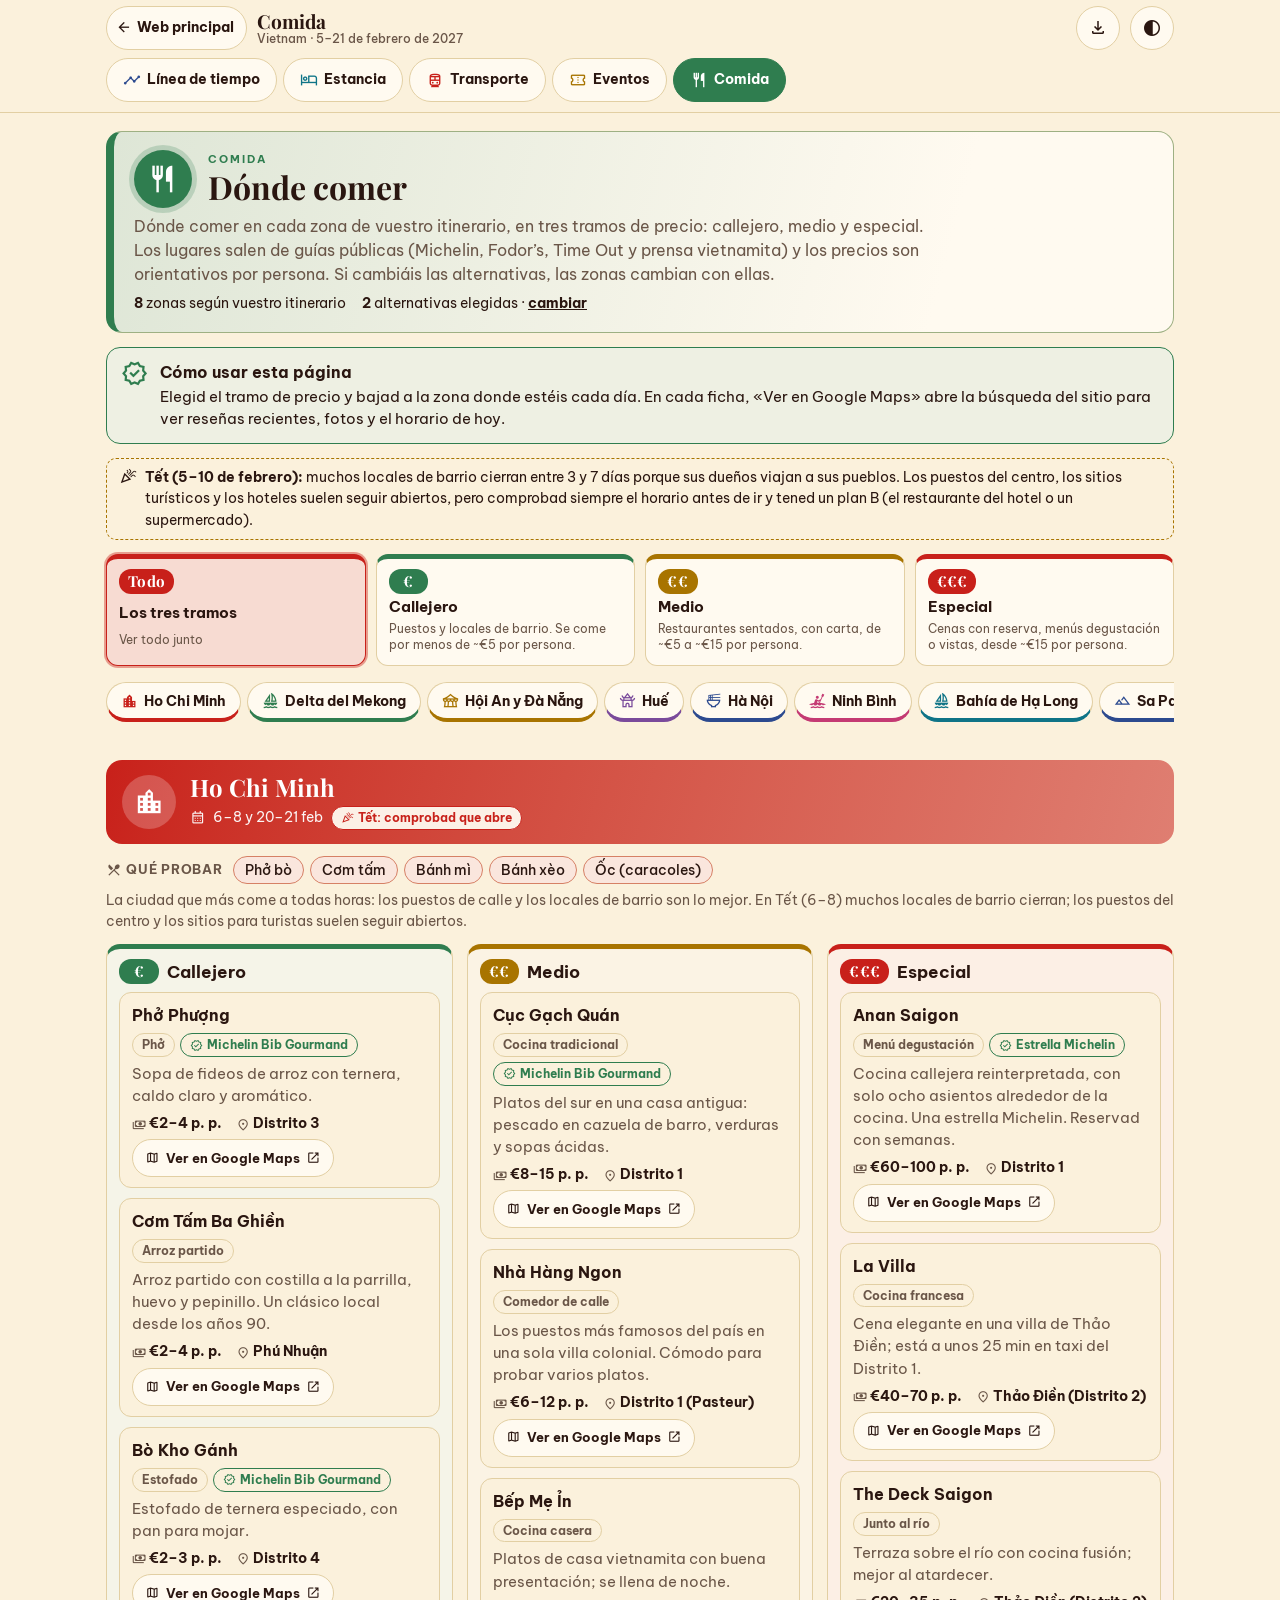
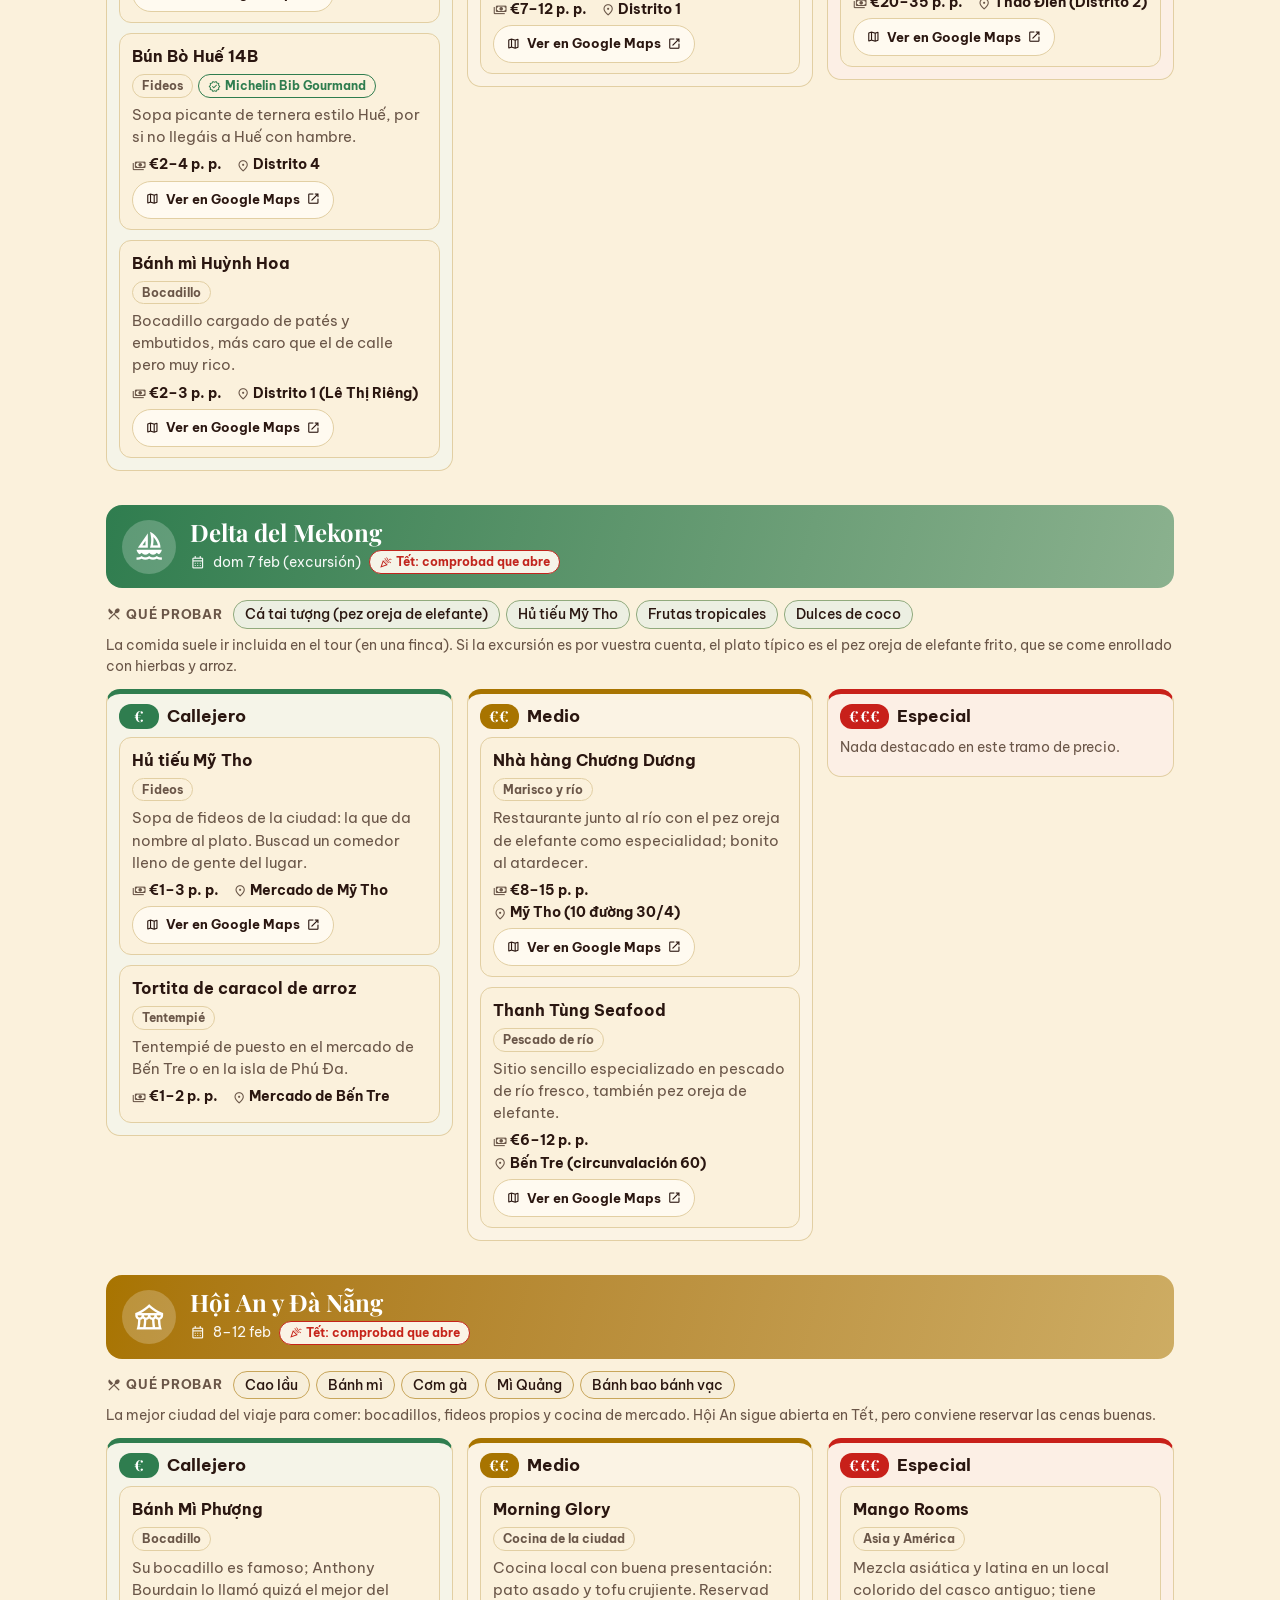
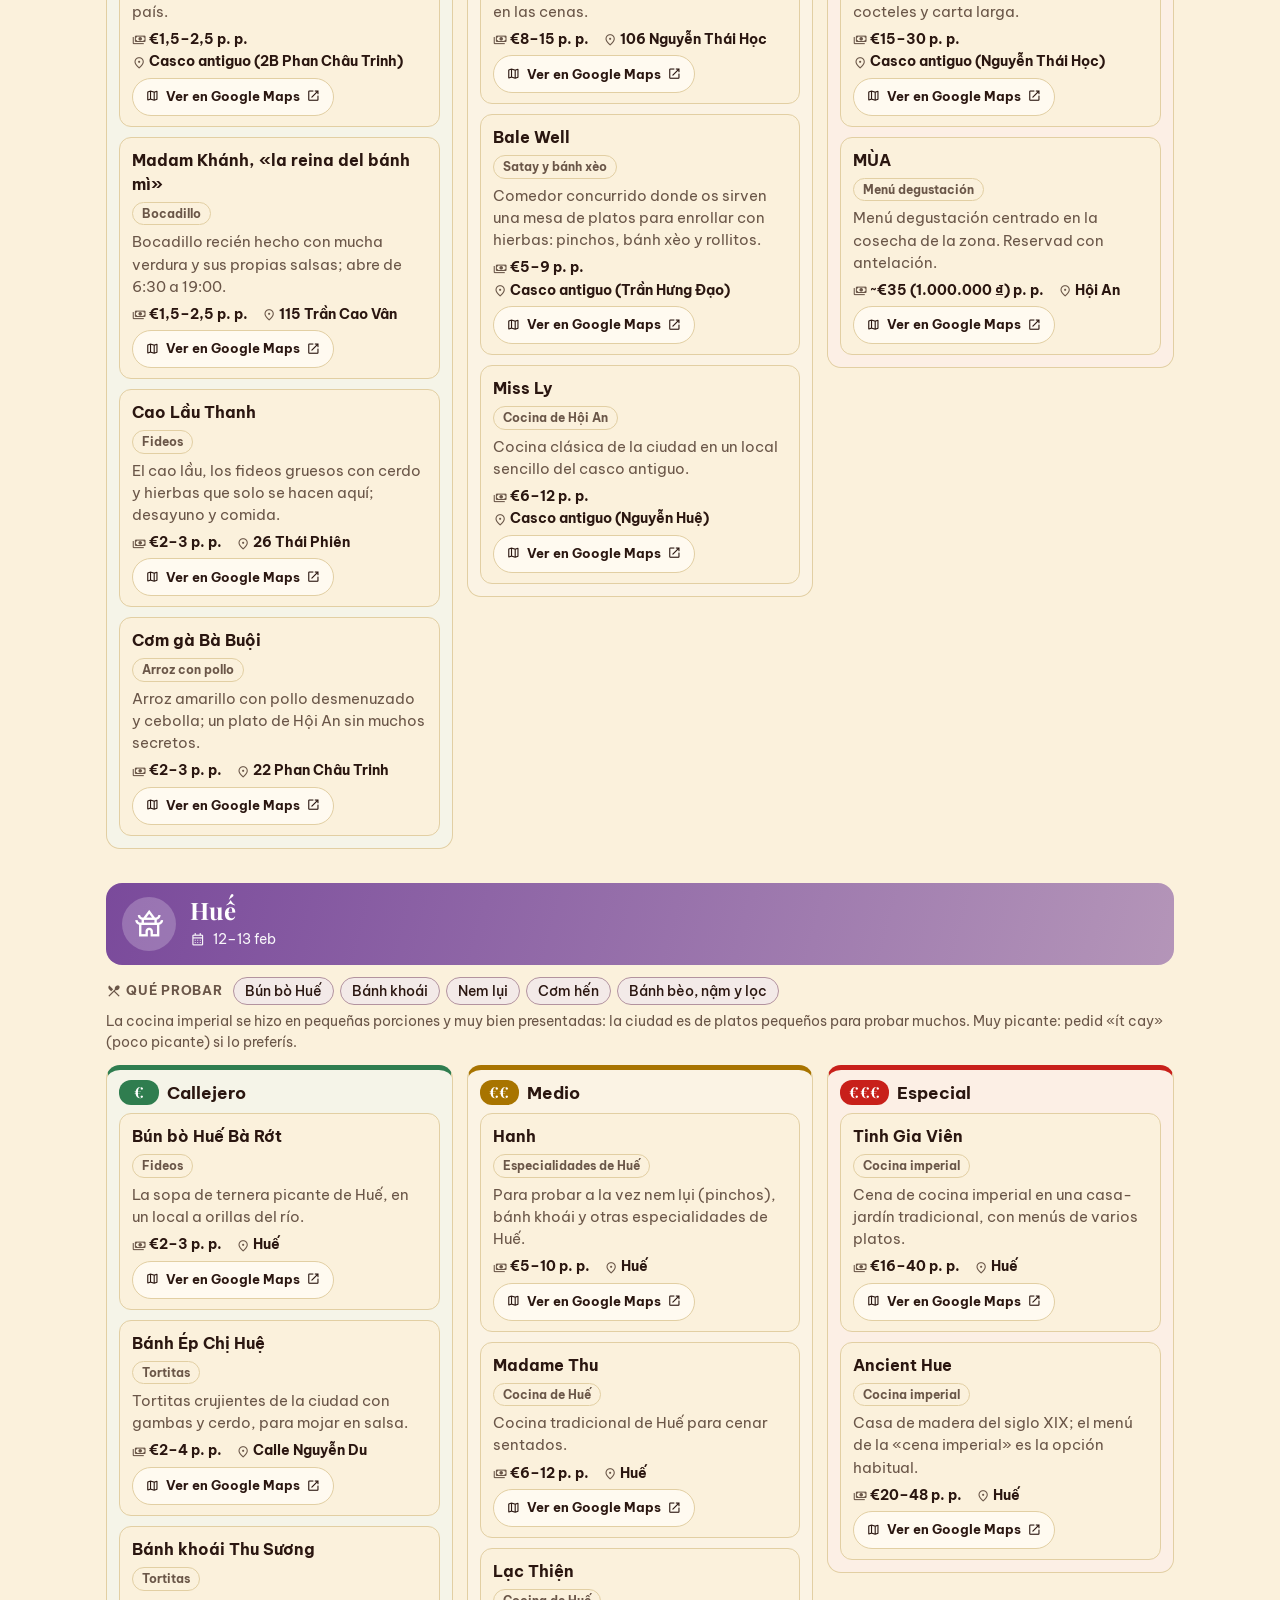
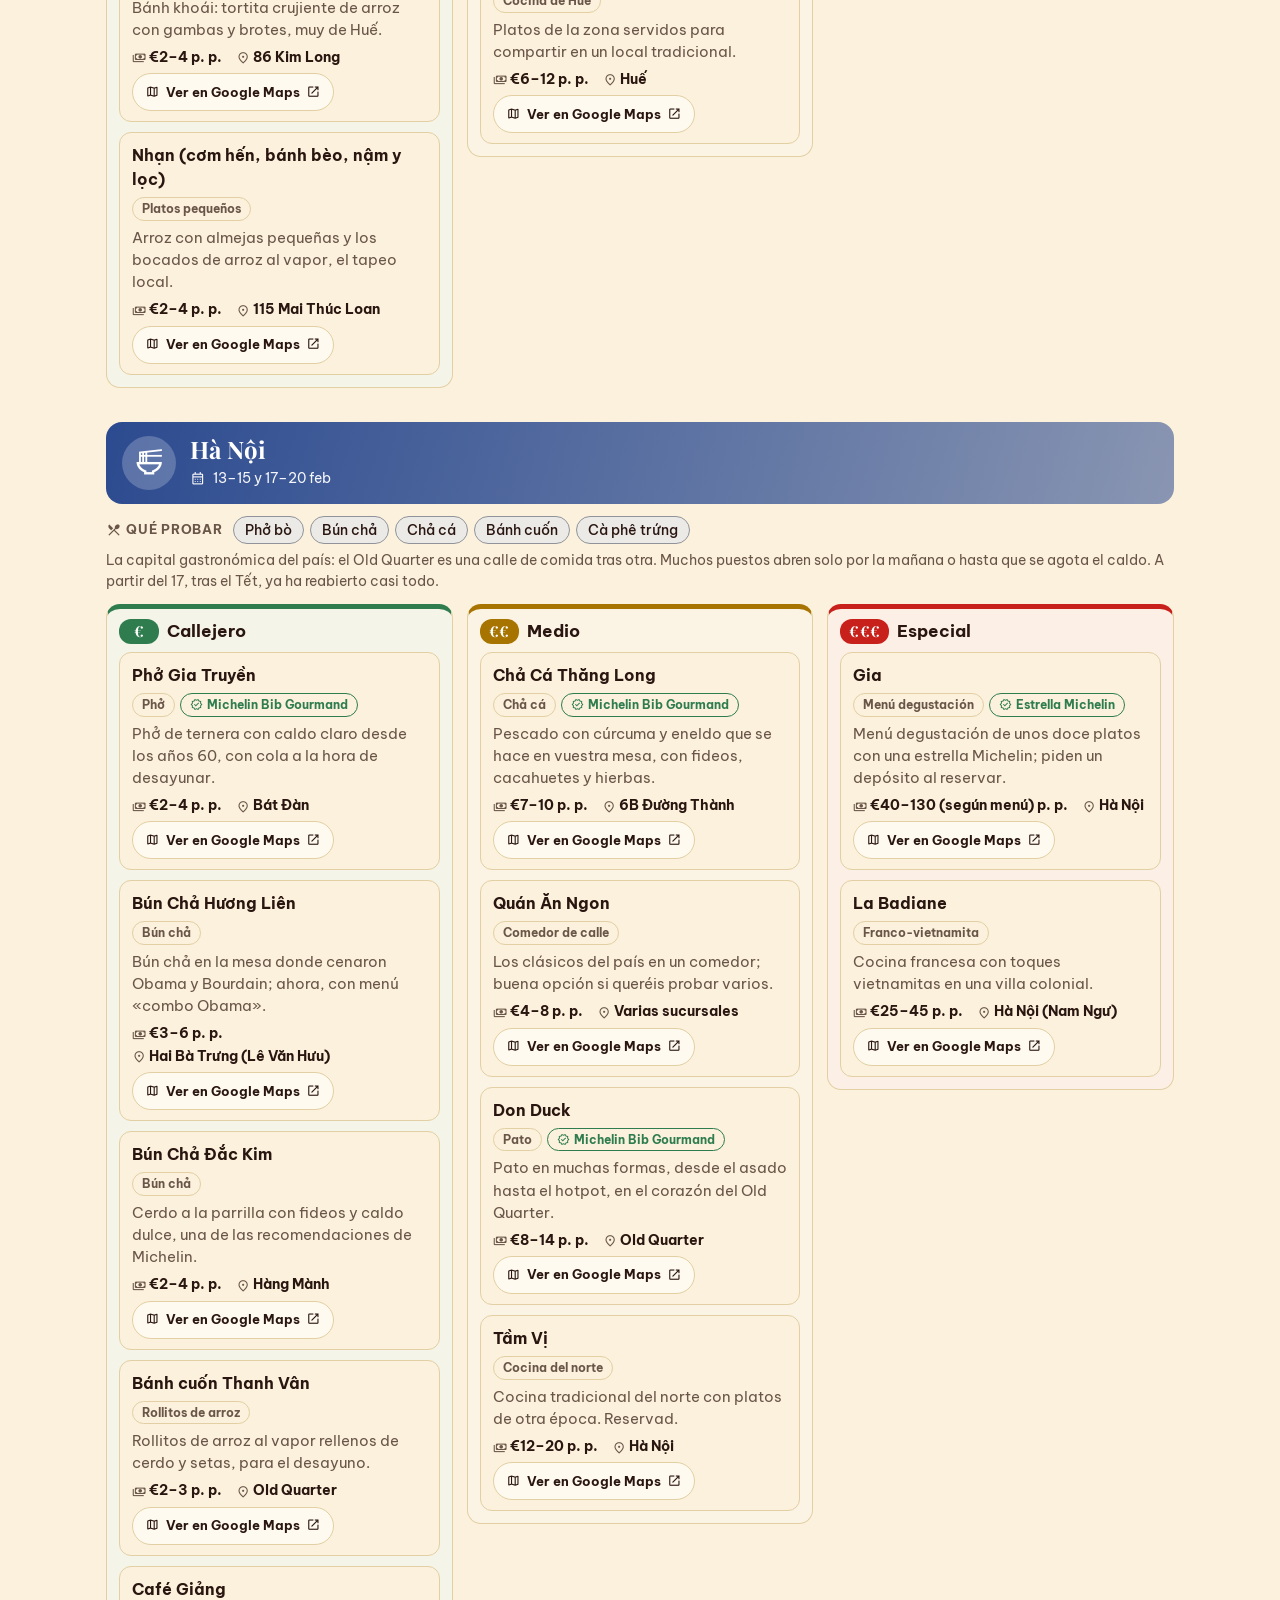
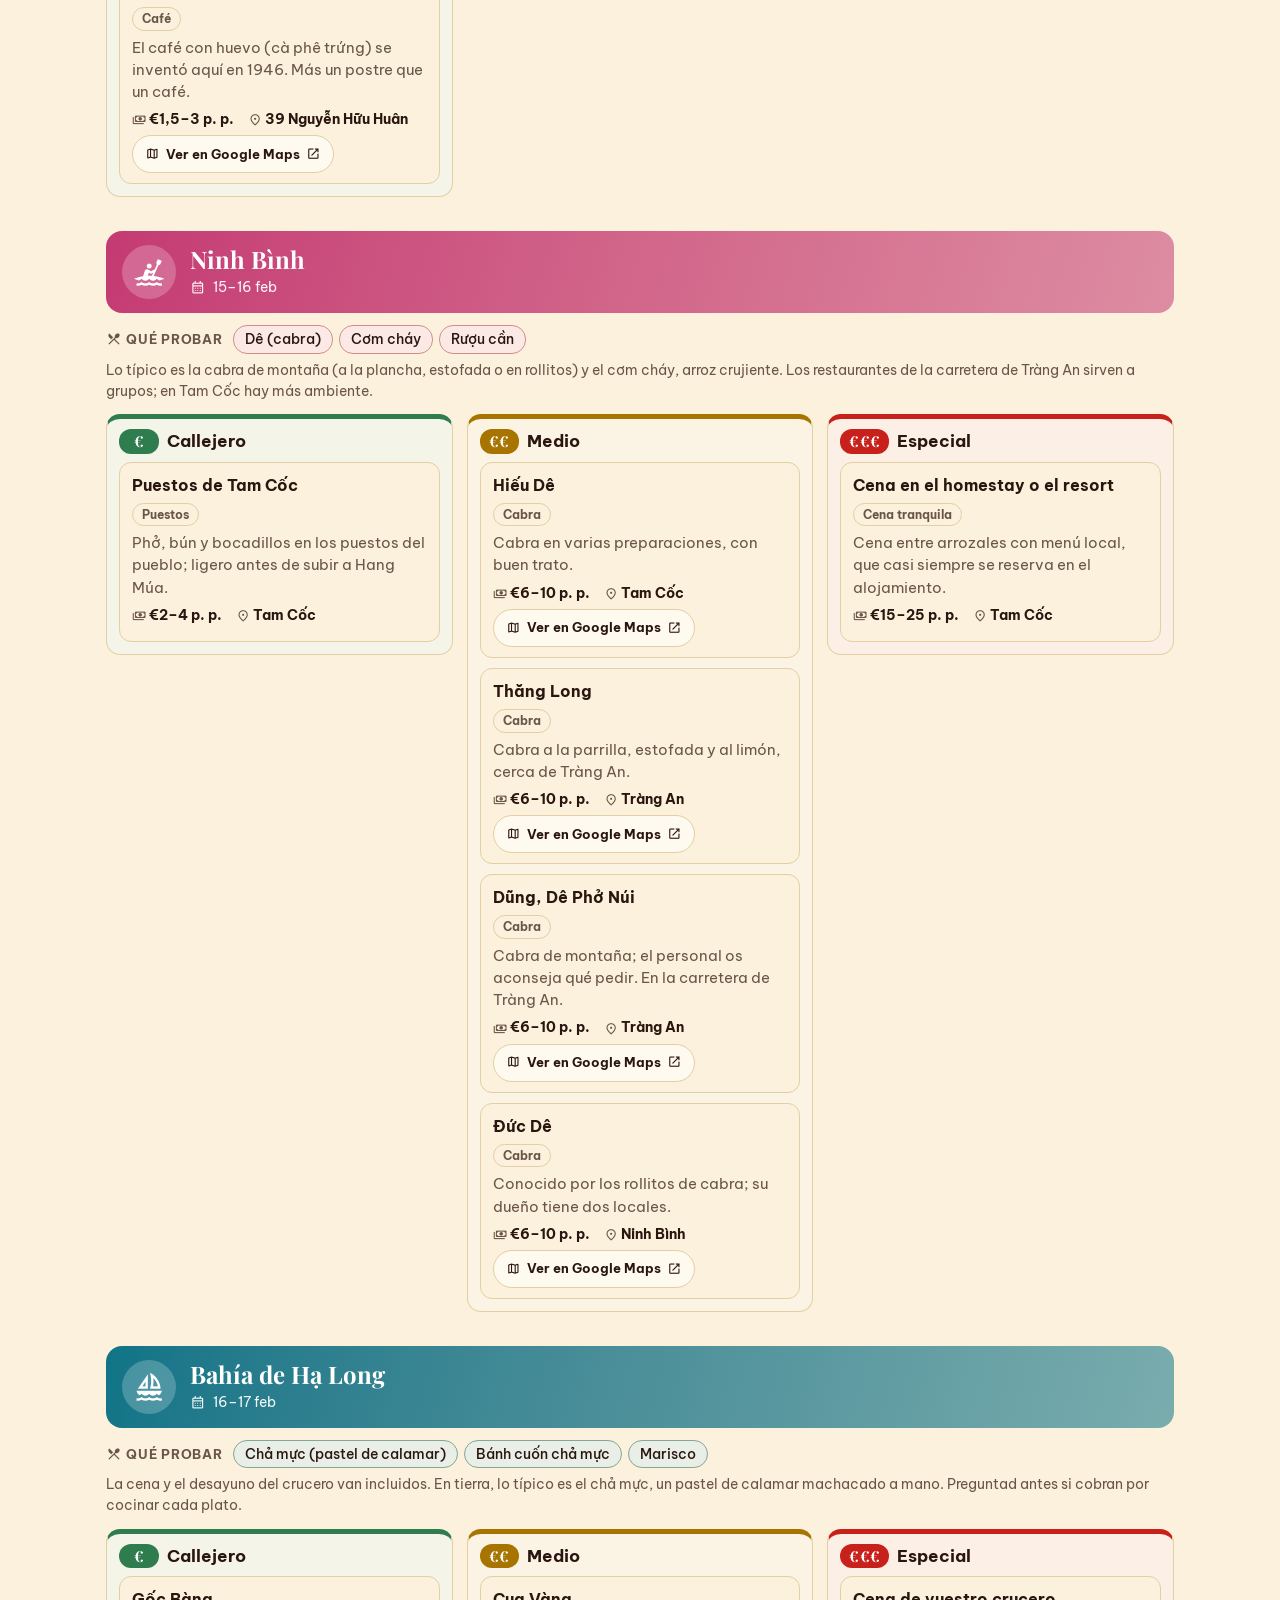
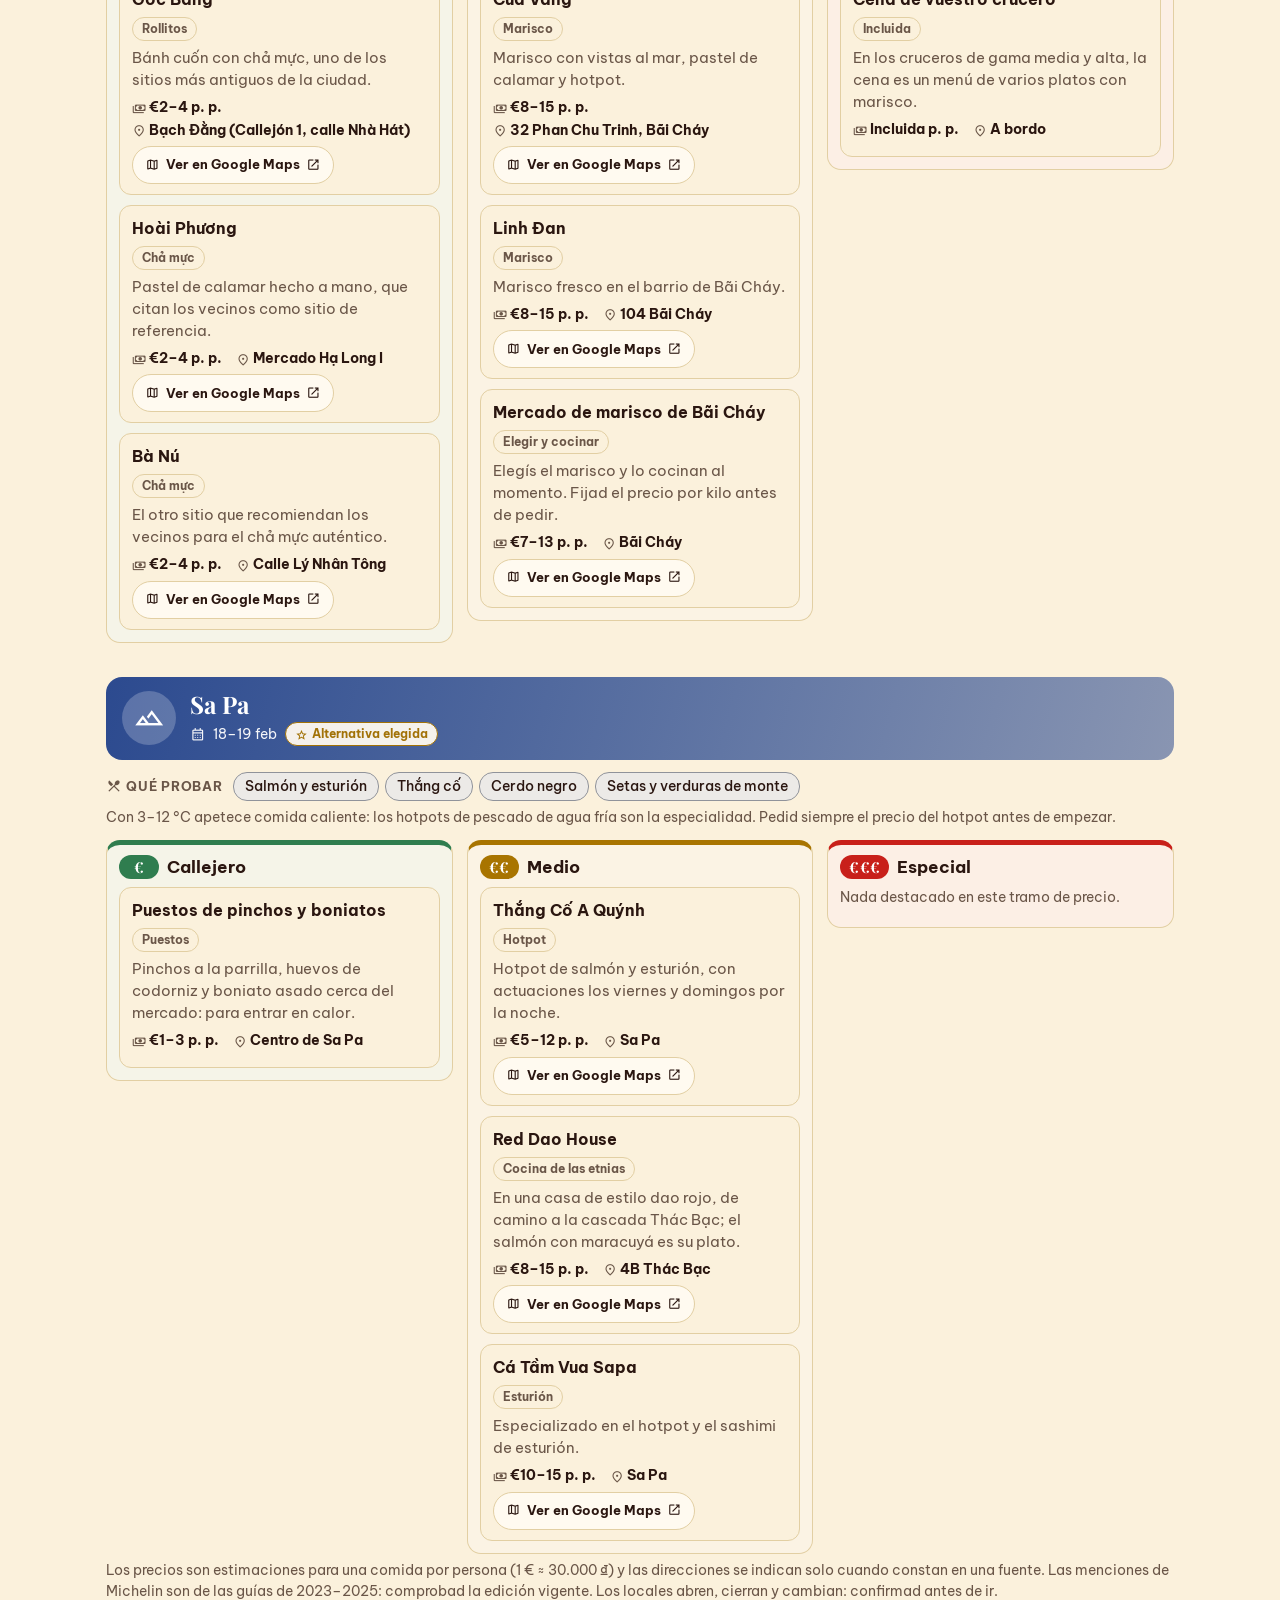
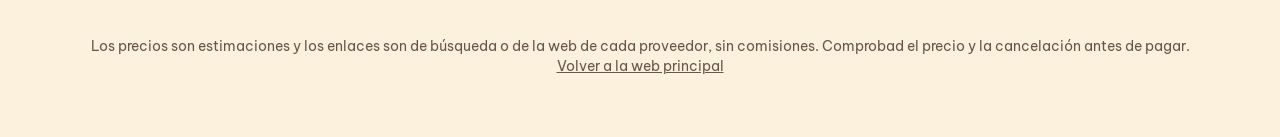
==== comida.html @ db9a7d92 "feat(food): add food guide page with zones and price tiers" ====
<!doctype html>
<html lang="es">
<head>
<meta charset="utf-8">
<meta name="viewport" content="width=device-width, initial-scale=1, viewport-fit=cover">
<title>Comida · Vietnam 5–21 Febrero</title>
<meta name="description" content="Dónde comer en cada zona del viaje a Vietnam, por tramos de precio.">
<link rel="icon" href="data:image/svg+xml,%3Csvg xmlns='http://www.w3.org/2000/svg' viewBox='0 0 32 32'%3E%3Crect width='32' height='32' rx='6' fill='%23c8201a'/%3E%3Cpolygon points='16,5 19.2,12.6 27,13.2 21,18.4 22.9,26 16,21.9 9.1,26 11,18.4 5,13.2 12.8,12.6' fill='%23ffcd00'/%3E%3C/svg%3E">
<script>try { var th = localStorage.getItem('theme'); if (th === 'dark' || th === 'light') document.documentElement.setAttribute('data-theme', th); } catch (e) {}</script>
<link rel="preconnect" href="https://fonts.googleapis.com">
<link rel="preconnect" href="https://fonts.gstatic.com" crossorigin>
<link rel="stylesheet" href="https://fonts.googleapis.com/css2?family=Material+Symbols+Outlined:opsz,wght,FILL,GRAD@24,400,0,0&display=block">
<link rel="stylesheet" href="https://fonts.googleapis.com/css2?family=Be+Vietnam+Pro:wght@400;500;700&family=Playfair+Display:wght@600;700;900&display=swap">
<link rel="stylesheet" href="assets/css/sub.css">
</head>
<body>
<noscript><p class="wrap msg">Esta página necesita JavaScript.</p></noscript>
<script src="assets/js/data.js"></script>
<script src="assets/js/food.js"></script>
<script src="assets/js/book.js"></script>
<script>VNB.boot('food');</script>
</body>
</html>
---- assets/css/sub.css ----
/* Estilos de las páginas de reservas: estancia, transporte y eventos */
:root {
  --cream: #fbf1dc; --paper: #fffaf0; --ink: #2a1610; --muted: #6a5648;
  --red: #c8201a; --yellow: #ffcd00; --gold: #a87400; --jade: #2f7d4f; --teal: #0f7487; --indigo: #2c4a8f; --lotus: #c43a73; --hue: #7a4a9b;
  --on-red: #ffffff; --line: #e2cfa3; --bg: var(--cream); --surface: var(--paper); --fg: var(--ink);
  --display: "Playfair Display", Georgia, "Times New Roman", serif;
  --body: "Be Vietnam Pro", "Segoe UI", system-ui, sans-serif;
}
@media (prefers-color-scheme: dark) {
  :root:not([data-theme="light"]) {
    --cream: #1b100c; --paper: #2a1913; --ink: #fbeed4; --muted: #cdb7a0; --line: #4c3328;
    --red: #ff6b5c; --yellow: #ffd84a; --gold: #ffcd3c; --jade: #6fc78c; --teal: #52c5d8; --indigo: #93b3ff; --lotus: #ff8cb6; --hue: #cfa2f0;
    --on-red: #1b100c; color-scheme: dark;
  }
}
:root[data-theme="dark"] {
  --cream: #1b100c; --paper: #2a1913; --ink: #fbeed4; --muted: #cdb7a0; --line: #4c3328;
  --red: #ff6b5c; --yellow: #ffd84a; --gold: #ffcd3c; --jade: #6fc78c; --teal: #52c5d8; --indigo: #93b3ff; --lotus: #ff8cb6; --hue: #cfa2f0;
  --on-red: #1b100c; color-scheme: dark;
}
* { box-sizing: border-box; }
:root { -webkit-text-size-adjust: 100%; text-size-adjust: 100%; scroll-behavior: smooth; }
[hidden] { display: none !important; }
body { background: var(--bg); color: var(--fg); font-family: var(--body); font-size: 16px; line-height: 1.5; margin: 0; }
a { color: inherit; }
button { font: inherit; color: inherit; }
:focus-visible { outline: 3px solid var(--gold); outline-offset: 2px; }
.mi { font-family: "Material Symbols Outlined"; font-weight: 400; font-style: normal; font-size: 1.25em; line-height: 1; letter-spacing: normal; text-transform: none; display: inline-block; white-space: nowrap; direction: ltr; vertical-align: -.25em; font-feature-settings: "liga"; -webkit-font-feature-settings: "liga"; }
.wrap { max-width: 1100px; margin-inline: auto; padding-left: max(16px, env(safe-area-inset-left, 0px)); padding-right: max(16px, env(safe-area-inset-right, 0px)); }

.top { position: sticky; top: 0; z-index: 50; background: color-mix(in srgb, var(--bg) 94%, transparent); backdrop-filter: blur(8px); border-bottom: 1px solid var(--line); }
.bar { display: flex; align-items: center; gap: 10px; min-height: 56px; padding-block: 6px; }
.back { display: inline-flex; align-items: center; gap: 4px; min-height: 44px; padding: 0 12px 0 8px; border-radius: 22px; text-decoration: none; font-weight: 700; font-size: .88rem; border: 1px solid var(--line); background: var(--surface); }
.back:hover { border-color: var(--gold); }
.ttl { margin: 0; font: 700 1.2rem/1.15 var(--display); flex: 1; min-width: 0; white-space: nowrap; overflow: hidden; text-overflow: ellipsis; }
.ttl small { display: block; font: 500 .72rem/1.2 var(--body); color: var(--muted); }
.ibtn { width: 44px; height: 44px; border-radius: 50%; border: 1px solid var(--line); background: var(--surface); cursor: pointer; display: grid; place-items: center; }
.ibtn:hover { border-color: var(--gold); }
.tabs { display: flex; gap: 6px; overflow-x: auto; padding: 2px 0 10px; scrollbar-width: thin; }
.tabs a { flex: 0 0 auto; display: inline-flex; align-items: center; gap: 6px; min-height: 44px; padding: 0 16px; border-radius: 22px; border: 1px solid var(--line); background: var(--surface); text-decoration: none; font-weight: 700; font-size: .9rem; }
.tabs a:hover { border-color: var(--gold); }
.tabs a[aria-current="page"] { background: var(--red); border-color: var(--red); color: var(--on-red); }

.lead { padding: 18px 0 6px; }
.lead p { margin: 0 0 8px; color: var(--muted); max-width: 72ch; }
.sum { display: flex; flex-wrap: wrap; gap: 6px 16px; font-size: .9rem; }
.sum b { color: var(--fg); }
.sum a { font-weight: 700; }

.best { display: flex; gap: 12px; margin: 14px 0; padding: 12px 14px; border: 1px solid var(--jade); border-radius: 14px; background: color-mix(in srgb, var(--jade) 8%, var(--surface)); }
.best > .mi { color: var(--jade); font-size: 1.7rem; }
.best b { font-weight: 700; }
.best p { margin: 2px 0 0; font-size: .92rem; }
.note { margin: 6px 0; font-size: .88rem; color: var(--muted); }
.warn { margin: 8px 0; padding: 8px 12px; border-radius: 10px; border: 1px dashed var(--gold); font-size: .9rem; display: flex; gap: 8px; align-items: flex-start; }
.d { margin: 4px 0; font-size: .92rem; color: var(--muted); }

.card { --z: var(--muted); border: 1px solid var(--line); border-left: 6px solid var(--z); border-radius: 14px; background: var(--surface); padding: 12px 14px 14px; margin: 14px 0; scroll-margin-top: 150px; }
.card.isdone { opacity: .62; }
.card.flash { box-shadow: 0 0 0 3px color-mix(in srgb, var(--gold) 55%, transparent); }
.ch { display: flex; gap: 10px; align-items: flex-start; justify-content: space-between; }
.ch > div { min-width: 0; }
.ch h2, .ch h3 { margin: 0; font: 700 1.2rem/1.25 var(--display); }
.ch h3 { font-size: 1.05rem; font-family: var(--body); }
.meta { margin: 4px 0 0; font-size: .88rem; color: var(--muted); display: flex; flex-wrap: wrap; align-items: center; gap: 4px 8px; }
.meta .mi { font-size: 1.1em; }
.meta b { color: var(--fg); }
.pill { display: inline-flex; align-items: center; gap: 4px; padding: 2px 9px; border-radius: 12px; font-size: .74rem; font-weight: 700; border: 1px solid var(--line); background: var(--bg); color: var(--muted); white-space: nowrap; }
.pill.ok { border-color: var(--jade); color: var(--jade); }
.pill.pref { border-color: var(--gold); color: var(--gold); }
.pill .mi { font-size: 1.1em; }
.pillrow { margin: 6px 0 0; }
.done { display: inline-flex; align-items: center; gap: 8px; min-height: 44px; padding: 0 6px; cursor: pointer; font-size: .85rem; font-weight: 700; white-space: nowrap; }
.done input { width: 22px; height: 22px; accent-color: var(--jade); cursor: pointer; }

.tiers { display: grid; gap: 10px; margin-top: 10px; grid-template-columns: repeat(auto-fit, minmax(210px, 1fr)); }
.tier { border: 1px solid var(--line); border-radius: 12px; padding: 10px 12px; background: var(--bg); display: flex; flex-direction: column; }
.tier.base { border-color: var(--gold); }
.th { display: flex; justify-content: space-between; align-items: center; gap: 6px; }
.th b { font-size: .98rem; }
.tier .price { margin: 4px 0; font: 700 1.05rem/1.2 var(--body); color: var(--fg); }
.tier .pp { margin: 4px 0 8px; font-size: .82rem; color: var(--muted); }
.up { color: var(--red); } .down { color: var(--jade); }
.tier .lks { margin-top: auto; }

.opts { display: grid; gap: 10px; margin-top: 10px; }
.opt { display: flex; gap: 12px; padding: 10px 12px; border: 1px solid var(--line); border-radius: 12px; background: var(--bg); }
.opt.rec { border-color: var(--jade); }
.opt.sel { border-color: var(--gold); background: color-mix(in srgb, var(--gold) 8%, var(--bg)); }
.mic { font-size: 1.7rem; color: var(--z); flex: 0 0 auto; }
.ob { min-width: 0; flex: 1; }
.oh { display: flex; flex-wrap: wrap; align-items: center; gap: 4px 8px; }
.op { margin: 2px 0; display: flex; flex-wrap: wrap; gap: 2px 14px; font-weight: 700; font-size: .92rem; }
.op .mi { font-size: 1.05em; color: var(--muted); margin-right: 2px; }
.rail { margin: 6px 0 0; font-size: .85rem; display: flex; gap: 6px; align-items: flex-start; color: var(--fg); }

.lks { display: flex; flex-wrap: wrap; gap: 6px; margin-top: 8px; }
.btn, a.lk { min-height: 40px; padding: 0 14px; border-radius: 20px; border: 1px solid var(--line); background: var(--surface); cursor: pointer; font-weight: 700; font-size: .85rem; display: inline-flex; align-items: center; gap: 6px; text-decoration: none; }
.btn:hover, a.lk:hover { border-color: var(--gold); }
.btn.primary, a.best { background: var(--red); border-color: var(--red); color: var(--on-red); }
.btn.mini { min-height: 38px; padding: 0 12px; font-size: .8rem; }
.btn .mi { font-size: 1.15em; }

.dayg h2 { margin: 26px 0 4px; font: 700 1.25rem/1.25 var(--display); display: flex; flex-wrap: wrap; align-items: baseline; gap: 4px 12px; }
.dayg h2 small { font: 500 .85rem var(--body); color: var(--muted); }
.seg { display: inline-flex; border: 1px solid var(--line); border-radius: 22px; background: var(--surface); padding: 2px; margin: 6px 0; }
.seg button { white-space: nowrap; min-height: 40px; padding: 0 14px; border: 0; border-radius: 20px; background: none; cursor: pointer; font-weight: 700; font-size: .85rem; color: var(--muted); }
.seg button[aria-pressed="true"] { background: var(--red); color: var(--on-red); }

/* Botón de descarga con menú */
details.dl { position: relative; }
details.dl > summary { list-style: none; }
details.dl > summary::-webkit-details-marker { display: none; }
.dlm { position: absolute; right: 0; top: calc(100% + 6px); z-index: 60; min-width: 250px; background: var(--surface); border: 1px solid var(--line); border-radius: 14px; box-shadow: 0 8px 24px rgba(0,0,0,.25); padding: 6px; display: grid; }
.dlm button { display: grid; grid-template-columns: 28px 1fr; column-gap: 8px; text-align: left; padding: 8px 10px; border: 0; background: none; border-radius: 10px; cursor: pointer; min-height: 52px; align-items: center; }
.dlm button:hover { background: color-mix(in srgb, var(--gold) 14%, transparent); }
.dlm button .mi { grid-row: span 2; font-size: 1.5rem; color: var(--gold); }
.dlm button small { color: var(--muted); font-size: .78rem; }
.dlm button:disabled { opacity: .5; cursor: progress; }

/* Reservas del día (línea de tiempo) */
.bklist { list-style: none; margin: 0; padding: 0 14px 12px; display: grid; gap: 8px; }
.bklist li { display: flex; align-items: center; gap: 10px; flex-wrap: wrap; padding: 8px 10px; border: 1px solid var(--line); border-radius: 12px; background: var(--bg); }
.bklist li > div { flex: 1 1 200px; min-width: 0; }
.bklist b { display: block; font-size: .92rem; line-height: 1.25; }
.bklist small { color: var(--muted); font-size: .8rem; }
.bklist .bi { font-size: 1.5rem; color: var(--gold); }
.bklist .ghost { background: none; }
.bklist li.isdone { opacity: .6; }

.msg { padding: 20px; border: 1px dashed var(--line); border-radius: 12px; color: var(--muted); }
footer.f { text-align: center; padding: 28px 0 60px; color: var(--muted); font-size: .85rem; }
@media (max-width: 560px) {
  .ttl { display: none; }
  .bar { justify-content: space-between; gap: 6px; }
  .back .t, .dlt { display: none; }
  .back { padding: 0 8px; }
  details.dl > summary.btn { padding: 0 12px; }
  .opt { flex-direction: column; gap: 6px; }
  .ch { flex-direction: column; gap: 2px; }
}
@media (prefers-reduced-motion: reduce) { :root { scroll-behavior: auto; } * { transition: none !important; } }

/* Seguro de viaje */
.tier .pts { margin: 2px 0 10px; padding-left: 1.1em; font-size: .85rem; color: var(--muted); }
.tier .pts li { margin: 2px 0; }

/* Cabecera de página y separadores de grupo */
header.chap { --z: var(--red); position: relative; display: grid; grid-template-columns: auto minmax(0, 1fr); gap: .4rem 1rem; align-items: center; padding: 18px 20px; margin: 18px 0 8px; border: 1px solid color-mix(in srgb, var(--z) 38%, var(--line)); border-left: 8px solid var(--z); border-radius: 16px; background: linear-gradient(105deg, color-mix(in srgb, var(--z) 16%, var(--surface)), var(--surface) 78%); overflow: hidden; }
.chap-ic { width: 58px; height: 58px; border-radius: 50%; background: var(--z); color: var(--on-red); display: grid; place-items: center; box-shadow: 0 0 0 5px color-mix(in srgb, var(--z) 22%, transparent); }
.chap-ic .mi { font-size: 2rem; vertical-align: 0; }
.chap-k { display: block; font: 700 .7rem/1.2 var(--body); letter-spacing: .18em; text-transform: uppercase; color: var(--z); }
header.chap h2 { font-family: var(--display); font-size: clamp(1.45rem, 4vw, 2rem); line-height: 1.15; margin: .15rem 0 0; }
.chap-s { grid-column: 1 / -1; margin: 0; max-width: 72ch; color: var(--muted); }
header.chap .sum { grid-column: 1 / -1; }
.grp { --z: var(--teal); display: flex; align-items: center; gap: 12px; margin: 30px 0 6px; }
.grp::after { content: ""; flex: 1; height: 2px; background: repeating-linear-gradient(90deg, var(--line) 0 10px, transparent 10px 17px); order: 3; }
.grp .gi { flex: none; width: 44px; height: 44px; border-radius: 50%; background: var(--z); color: var(--on-red); display: grid; place-items: center; box-shadow: 0 0 0 4px color-mix(in srgb, var(--z) 20%, transparent); }
.grp .gi .mi { font-size: 1.5rem; vertical-align: 0; }
.grp b { display: block; font: 700 1.25rem/1.2 var(--display); }
.grp small { color: var(--muted); font-size: .85rem; }
.tabs a .mi { color: var(--tz, var(--muted)); }
.tabs a[aria-current="page"] { background: var(--tz, var(--red)); border-color: var(--tz, var(--red)); }
.tabs a[aria-current="page"] .mi { color: inherit; }
.dayg h2 { padding: 8px 14px; border-radius: 12px; border: 1px solid var(--line); border-left: 6px solid var(--gold); background: color-mix(in srgb, var(--gold) 9%, var(--surface)); align-items: center; }
@media (max-width: 560px) { header.chap { padding: 14px 14px; gap: .3rem .75rem; } .chap-ic { width: 48px; height: 48px; } .chap-ic .mi { font-size: 1.6rem; } }

/* Comida */
.tierleg { display: grid; gap: 10px; grid-template-columns: repeat(auto-fit, minmax(150px, 1fr)); margin: 14px 0 8px; }
.tierleg button { --tz: var(--muted); text-align: left; display: grid; gap: 2px; padding: 10px 12px 12px; border: 1px solid var(--line); border-top: 5px solid var(--tz); border-radius: 12px; background: var(--surface); cursor: pointer; min-height: 88px; }
.tierleg button:hover { border-color: var(--tz); }
.tierleg button[aria-pressed="true"] { background: color-mix(in srgb, var(--tz) 14%, var(--surface)); border-color: var(--tz); box-shadow: 0 0 0 2px color-mix(in srgb, var(--tz) 40%, transparent); }
.tierleg b { font-size: .95rem; }
.tierleg small { color: var(--muted); font-size: .78rem; line-height: 1.3; }
.kb { display: inline-grid; place-items: center; min-width: 2.6em; padding: 1px 9px; border-radius: 12px; background: var(--tz, var(--muted)); color: var(--on-red); font: 700 .95rem/1.5 var(--display); letter-spacing: .02em; justify-self: start; }
.zchips { display: flex; gap: 6px; overflow-x: auto; padding: 8px 0 4px; scrollbar-width: thin; }
.zchips a { flex: 0 0 auto; display: inline-flex; align-items: center; gap: 6px; min-height: 40px; padding: 0 14px; border-radius: 20px; border: 1px solid var(--line); border-bottom: 4px solid var(--z); background: var(--surface); text-decoration: none; font-weight: 700; font-size: .85rem; }
.zchips a .mi { color: var(--z); }
.zchips a:hover { border-color: var(--z); }
.zone { --z: var(--muted); margin: 34px 0 0; scroll-margin-top: 150px; }
.zh { display: flex; align-items: center; gap: 14px; padding: 14px 16px; border-radius: 16px; background: linear-gradient(105deg, var(--z), color-mix(in srgb, var(--z) 55%, var(--bg))); color: var(--on-red); }
.zh .zi { flex: none; width: 54px; height: 54px; border-radius: 50%; background: color-mix(in srgb, var(--on-red) 22%, transparent); display: grid; place-items: center; }
.zh .zi .mi { font-size: 1.9rem; vertical-align: 0; }
.zh h2 { margin: 0; font: 700 1.5rem/1.15 var(--display); }
.zh .meta { color: inherit; opacity: .95; margin-top: 4px; }
.zh .meta b { color: inherit; }
.zh .pill { background: var(--surface); }
.pill.tet { border-color: var(--red); color: var(--red); }
.dishes { display: flex; flex-wrap: wrap; align-items: center; gap: 6px; margin: 12px 0 4px; }
.dishes .dl { display: inline-flex; align-items: center; gap: 4px; font-weight: 700; font-size: .8rem; color: var(--muted); text-transform: uppercase; letter-spacing: .06em; margin-right: 4px; }
.dish { padding: 3px 11px; border-radius: 14px; border: 1px solid color-mix(in srgb, var(--z) 45%, var(--line)); background: color-mix(in srgb, var(--z) 9%, var(--surface)); font-size: .85rem; font-weight: 500; }
.lanes { display: grid; gap: 14px; grid-template-columns: repeat(auto-fit, minmax(270px, 1fr)); margin-top: 12px; align-items: start; }
.lane { --tz: var(--muted); border: 1px solid var(--line); border-top: 5px solid var(--tz); border-radius: 14px; background: color-mix(in srgb, var(--tz) 5%, var(--surface)); padding: 10px 12px 12px; }
.lane h3 { display: flex; align-items: center; gap: 8px; margin: 0 0 8px; font: 700 1.05rem/1.2 var(--body); }
.spots { list-style: none; margin: 0; padding: 0; display: grid; gap: 10px; }
.one .spots { grid-template-columns: repeat(auto-fill, minmax(270px, 1fr)); }
.spot { border: 1px solid var(--line); border-radius: 12px; padding: 10px 12px; background: var(--bg); }
.spot .sh b { font-size: 1rem; line-height: 1.3; }
.spot .pillrow { display: flex; flex-wrap: wrap; gap: 5px; margin: 6px 0 0; }
.spot .d { margin: 6px 0; }
.spot .sm { margin: 4px 0 6px; display: flex; flex-wrap: wrap; gap: 2px 14px; font-size: .85rem; font-weight: 700; }
.spot .sm .mi { font-size: 1.05em; color: var(--muted); margin-right: 3px; }
@media (max-width: 560px) { .zh h2 { font-size: 1.25rem; } .zh .zi { width: 44px; height: 44px; } .tierleg { grid-template-columns: repeat(2, 1fr); } }
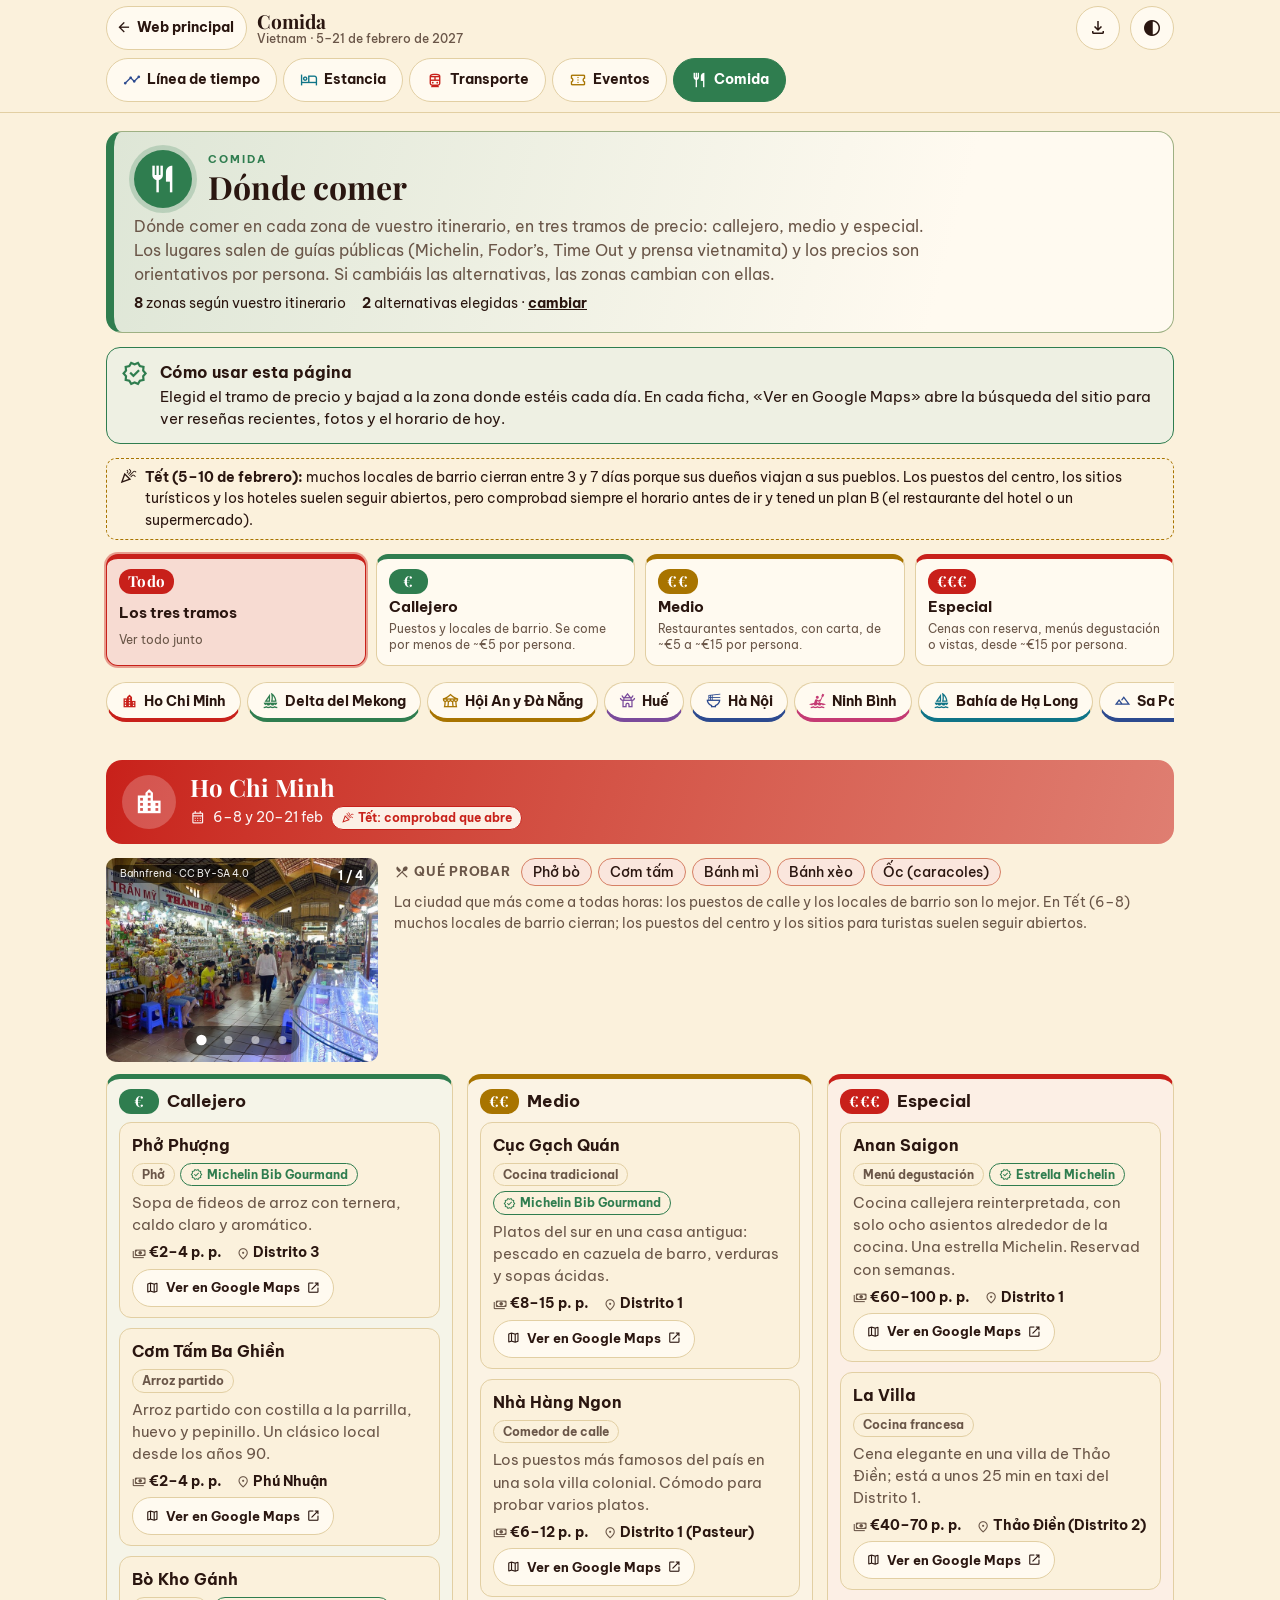
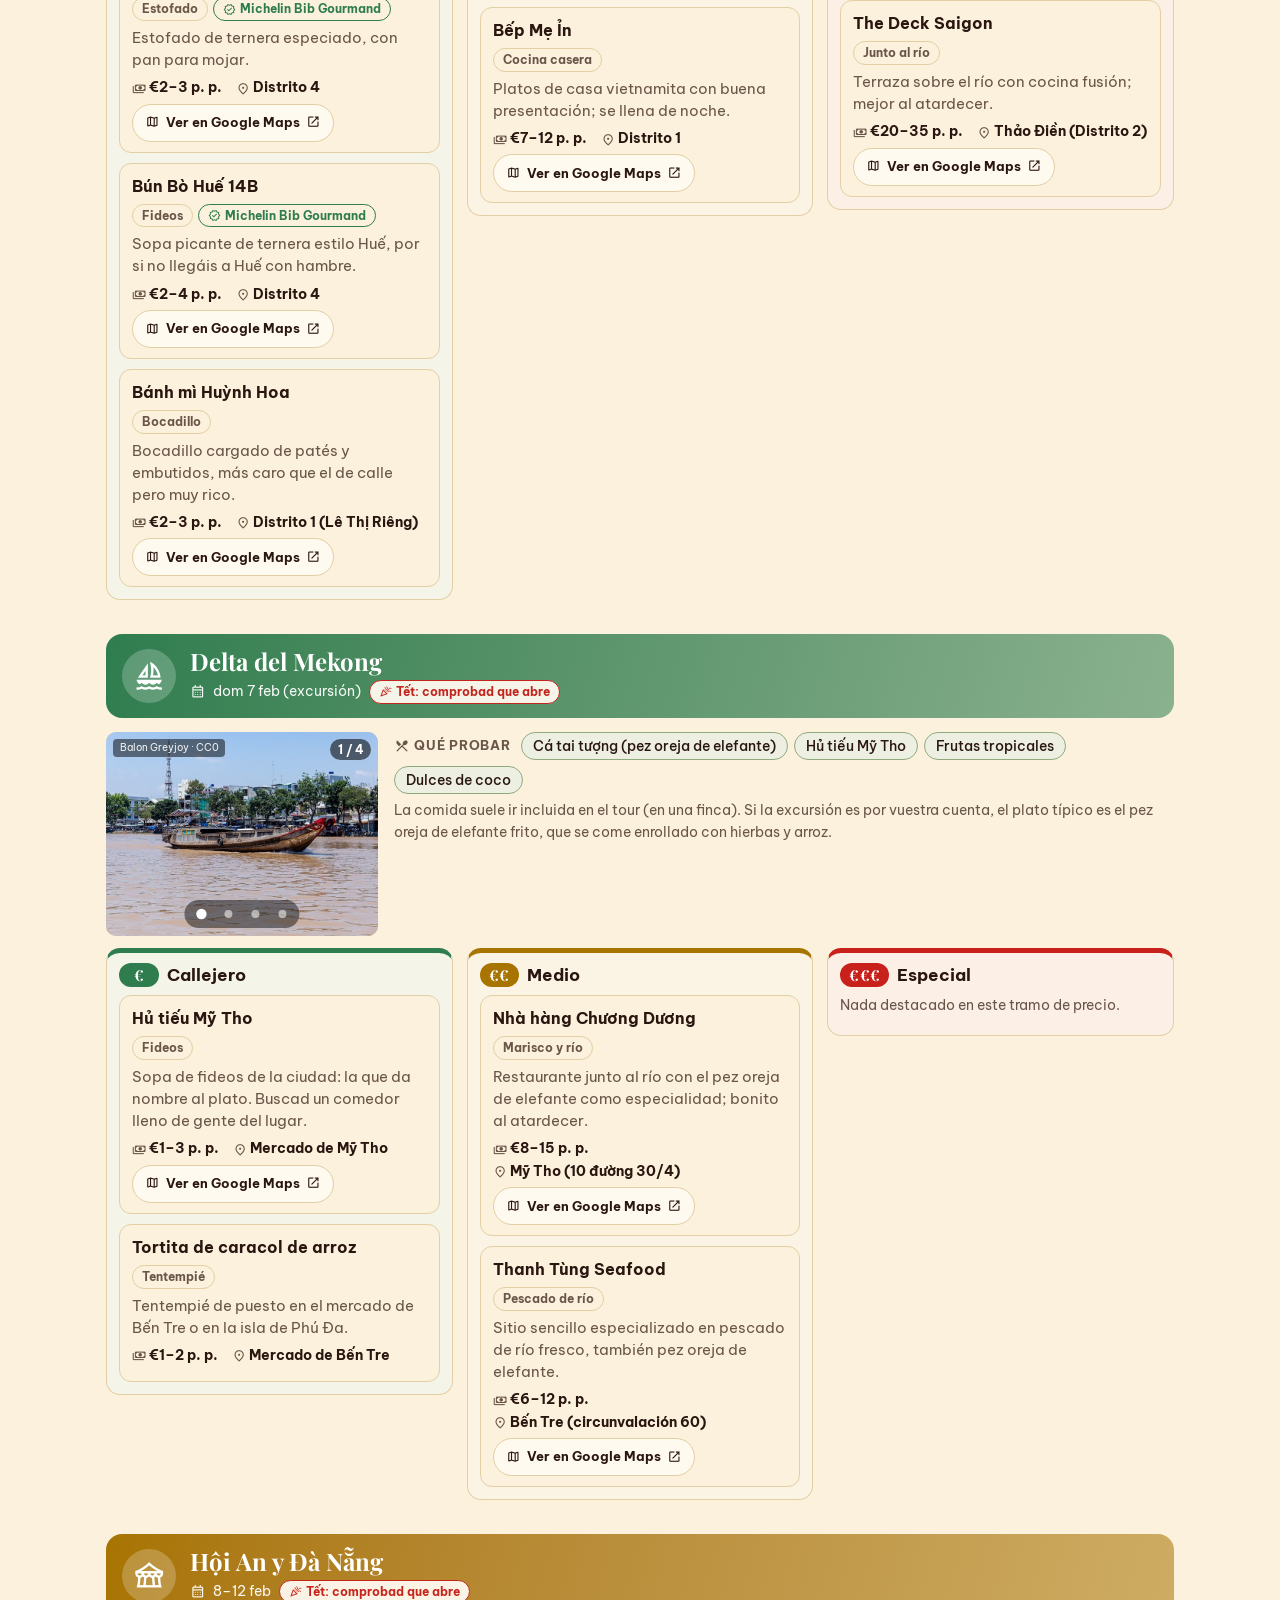
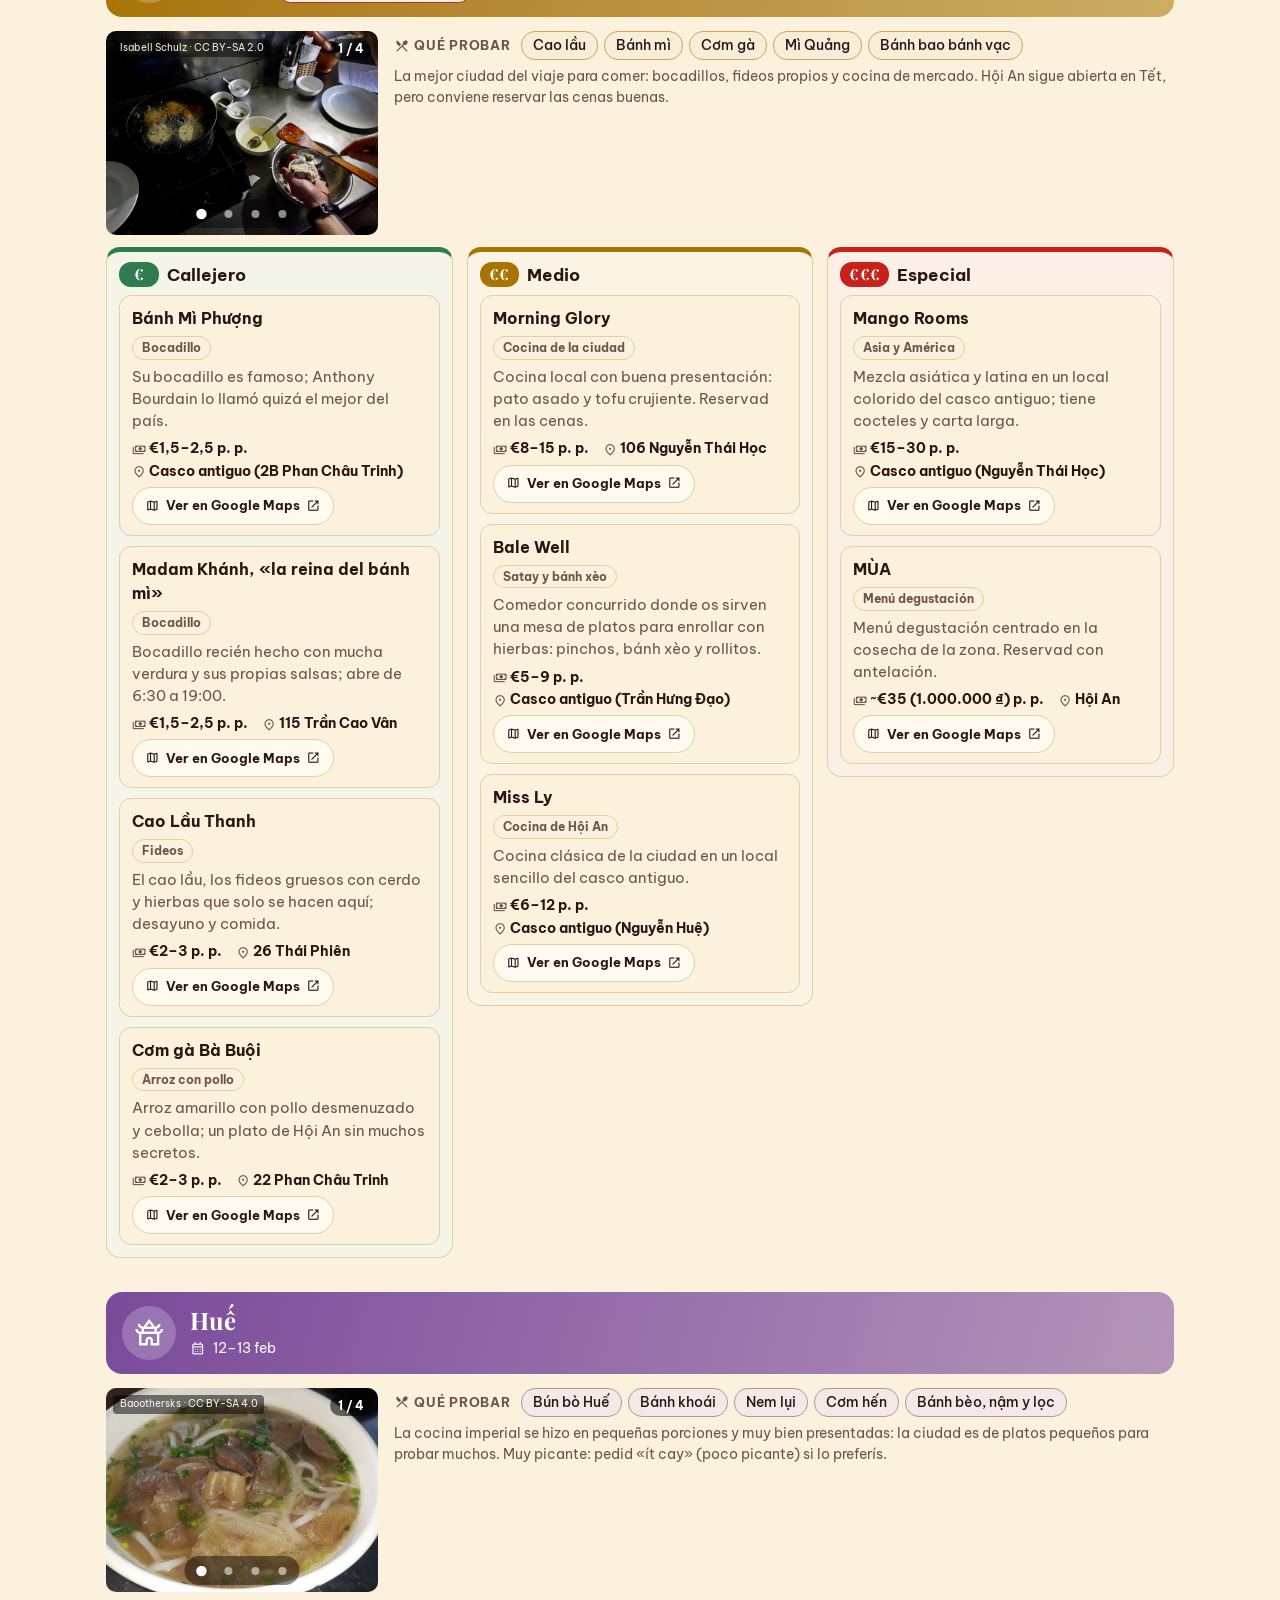
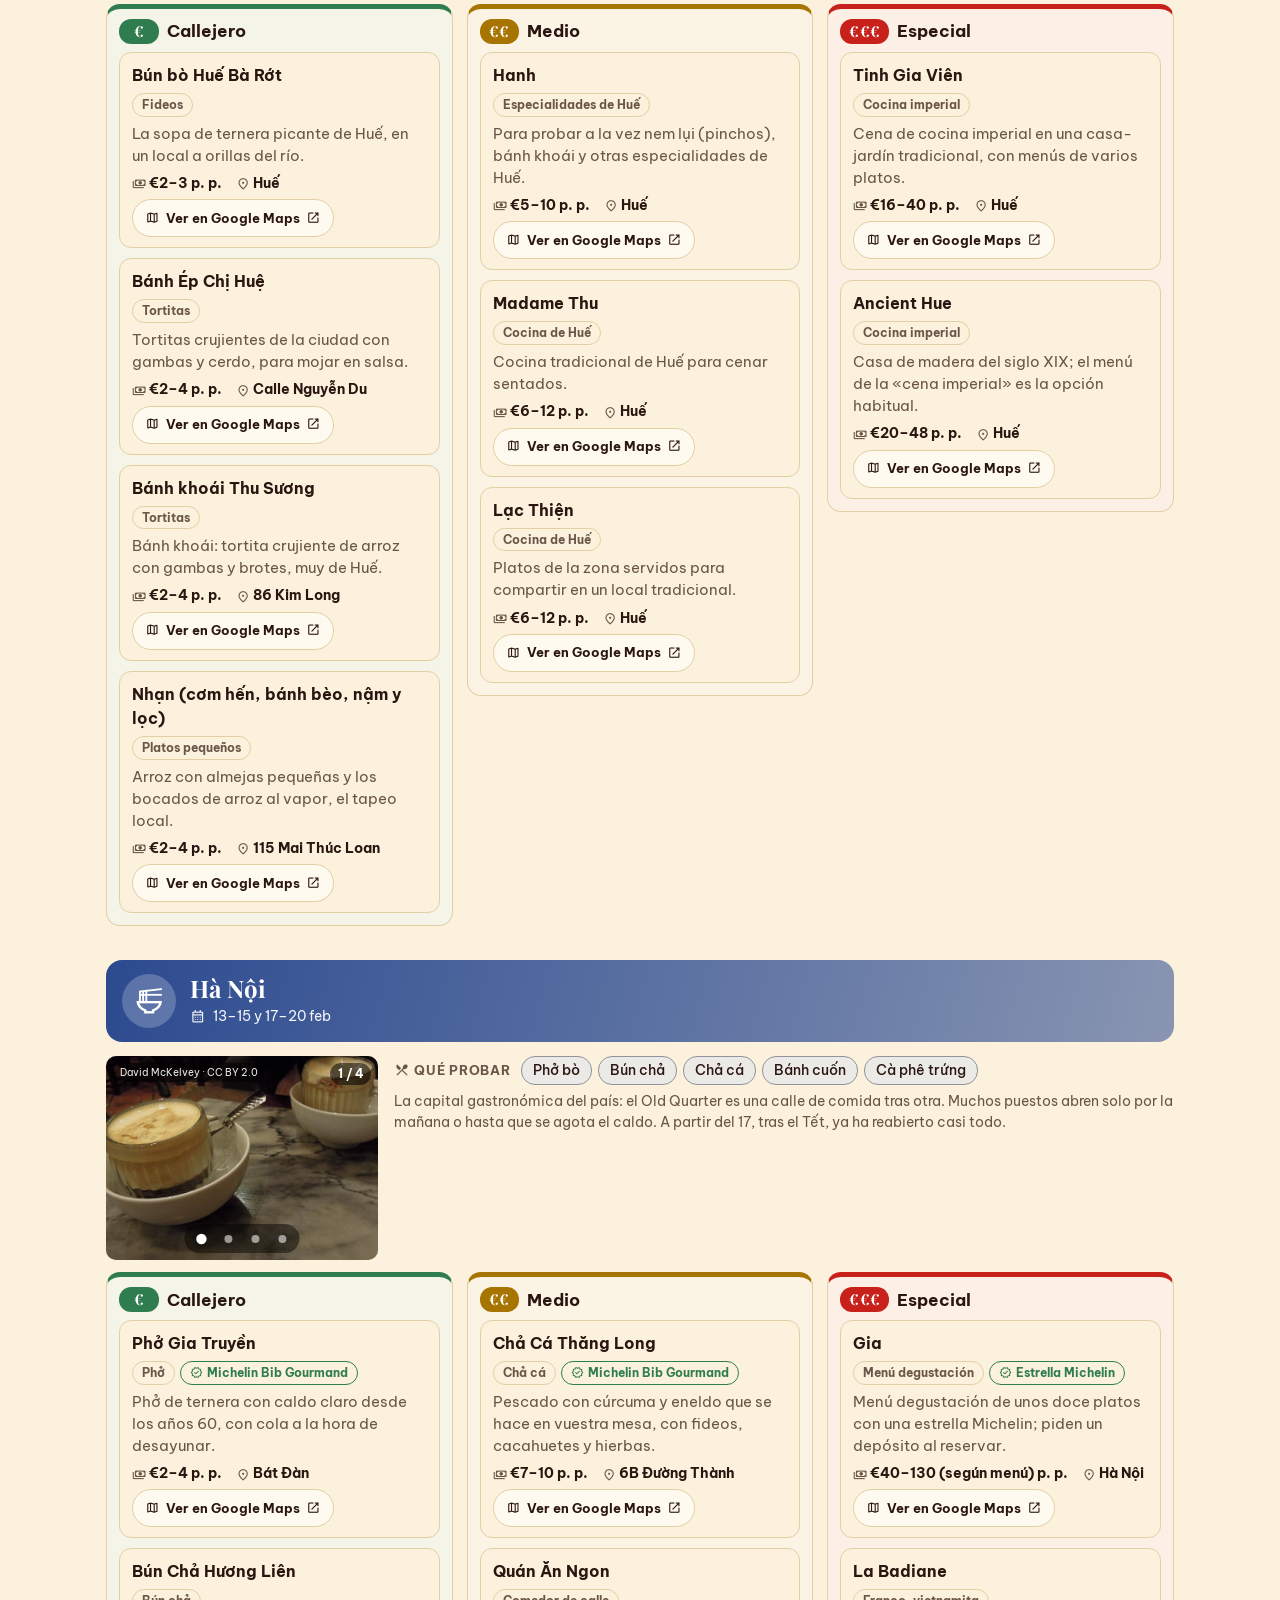
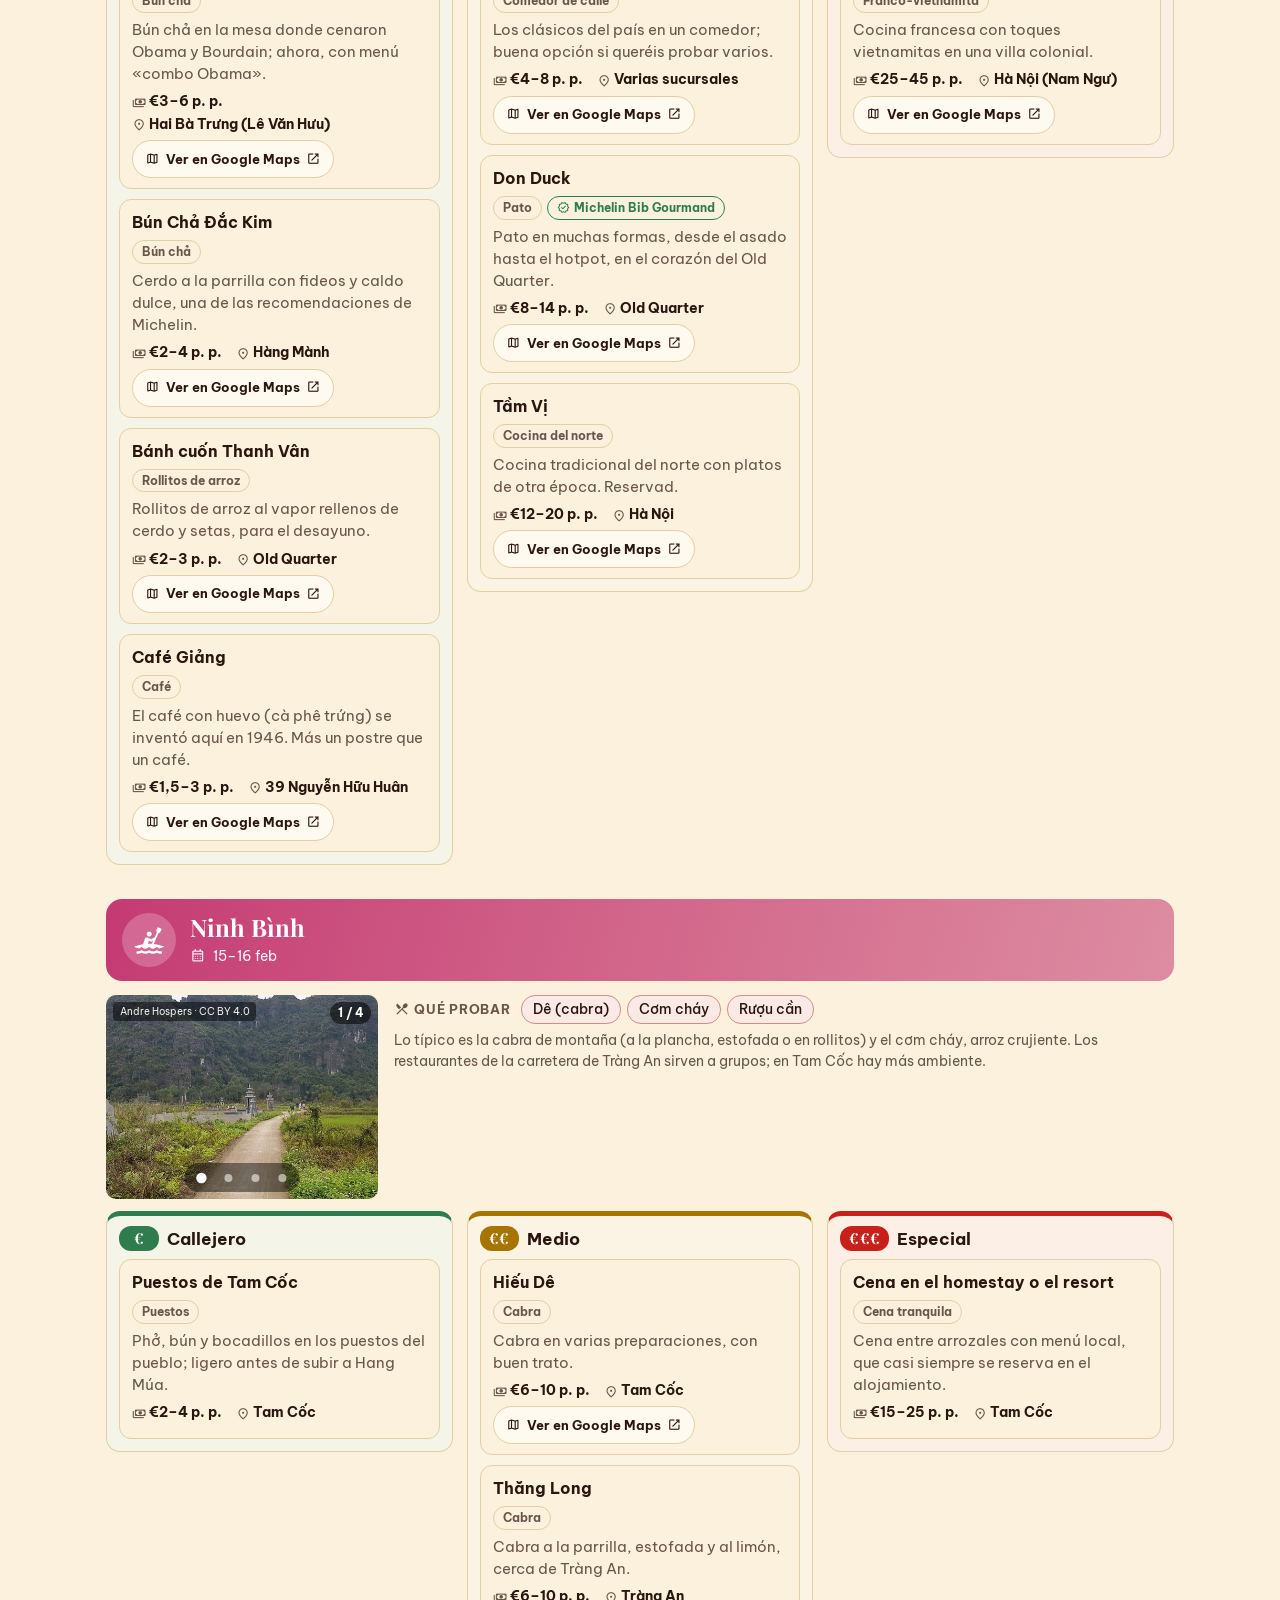
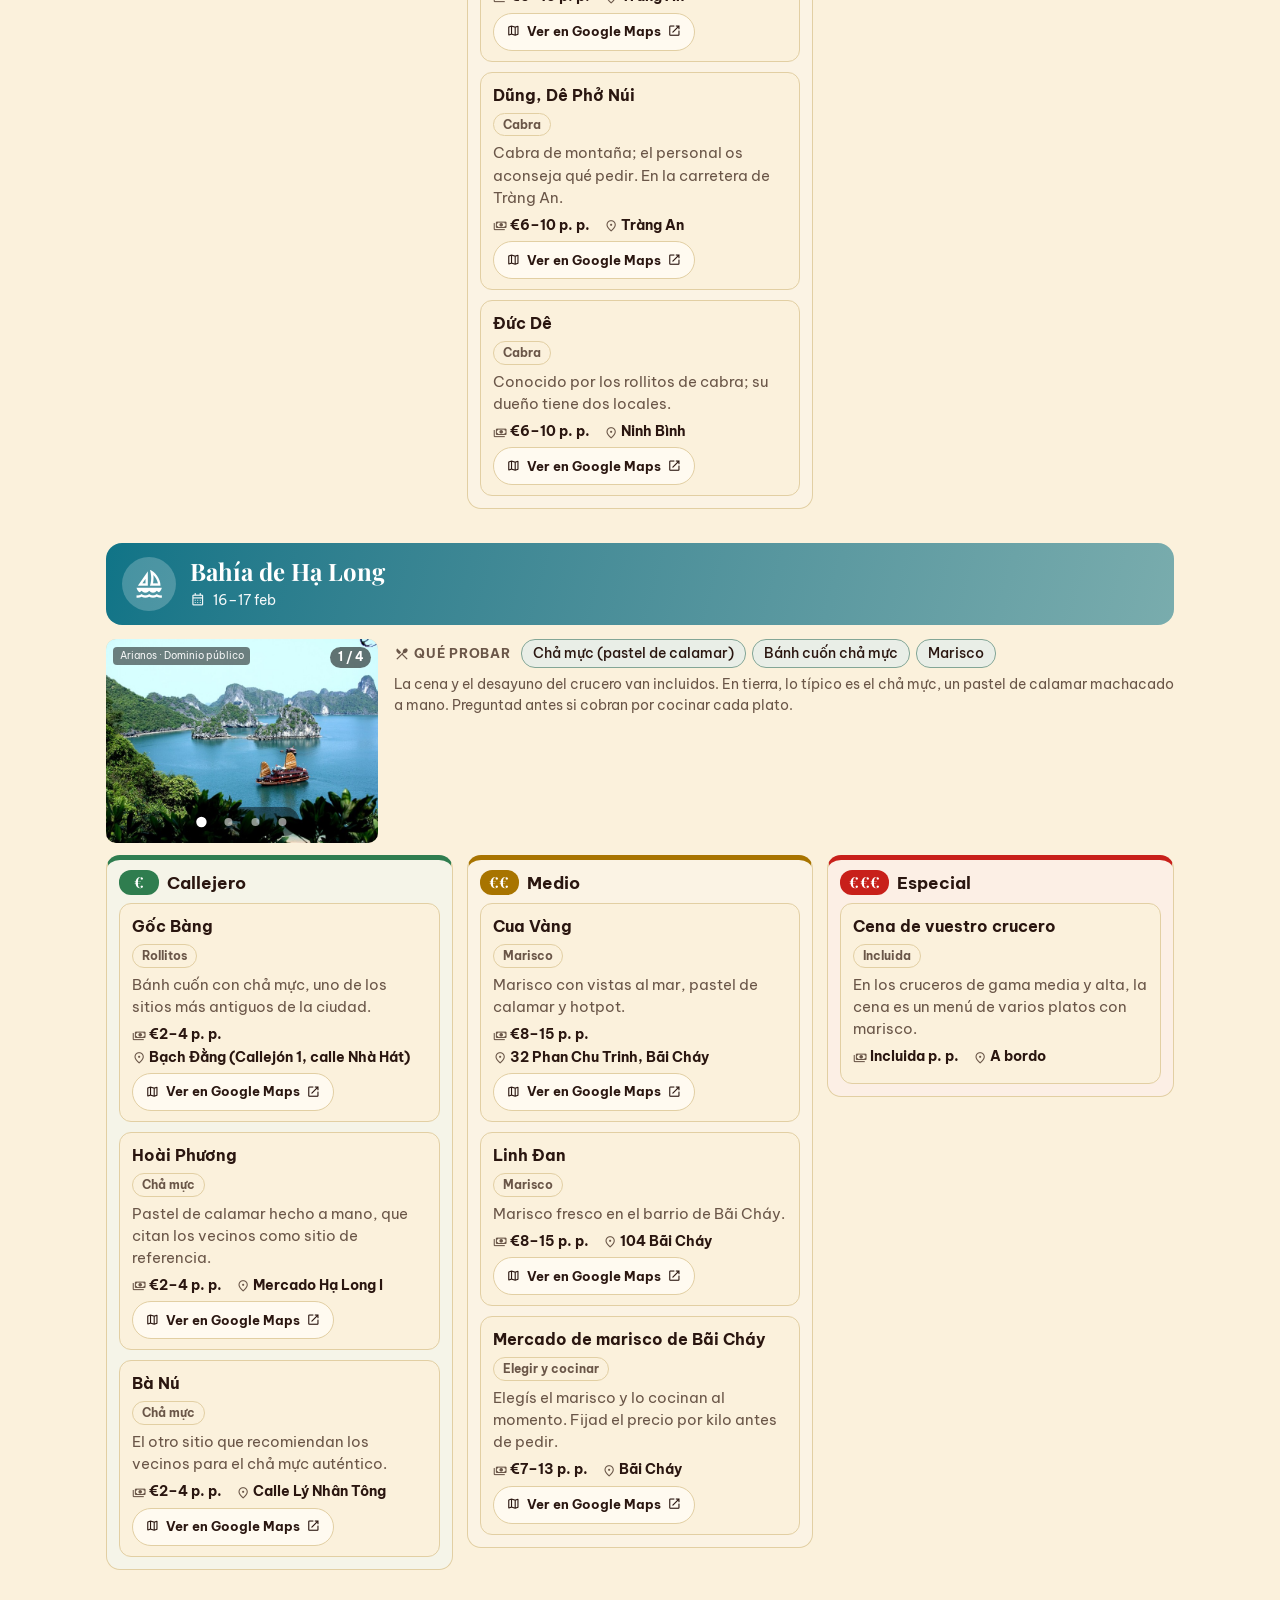
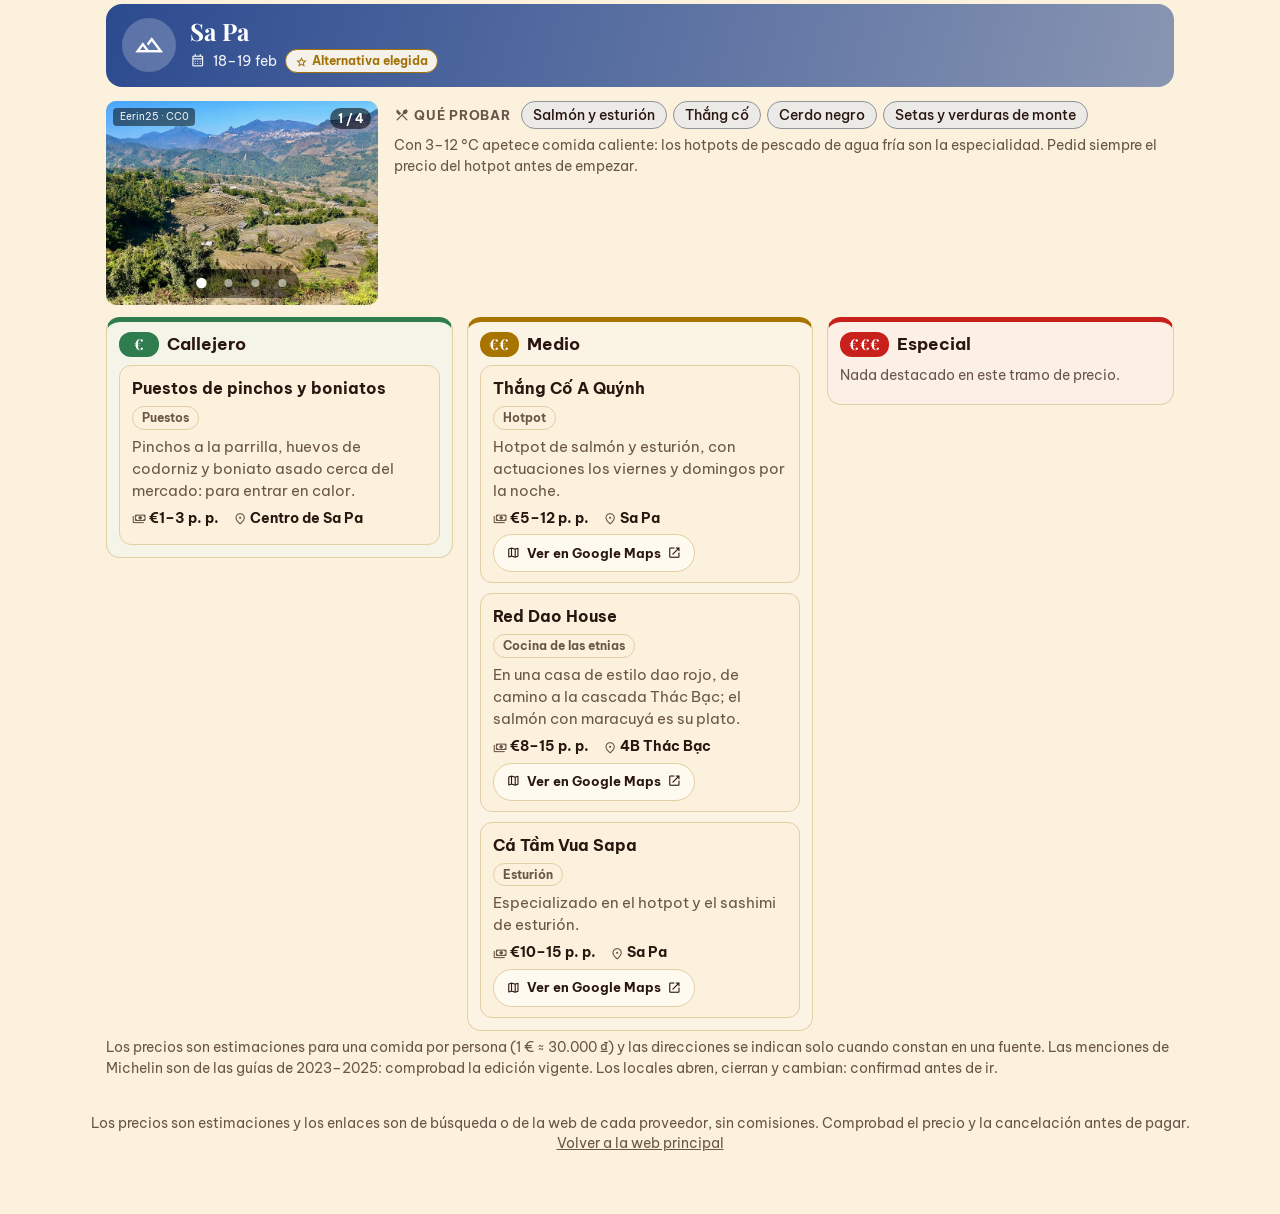
==== commit f7a534e3: "feat(booking): add photo carousels to stay, transport, event and food pages" ====
--- a/comida.html
+++ b/comida.html
@@ -16,6 +16,7 @@
 <body>
 <noscript><p class="wrap msg">Esta página necesita JavaScript.</p></noscript>
 <script src="assets/js/data.js"></script>
+<script src="assets/js/gallery.js"></script>
 <script src="assets/js/food.js"></script>
 <script src="assets/js/book.js"></script>
 <script>VNB.boot('food');</script>
--- a/assets/css/sub.css
+++ b/assets/css/sub.css
@@ -201,3 +201,12 @@
 .spot .sm { margin: 4px 0 6px; display: flex; flex-wrap: wrap; gap: 2px 14px; font-size: .85rem; font-weight: 700; }
 .spot .sm .mi { font-size: 1.05em; color: var(--muted); margin-right: 3px; }
 @media (max-width: 560px) { .zh h2 { font-size: 1.25rem; } .zh .zi { width: 44px; height: 44px; } .tierleg { grid-template-columns: repeat(2, 1fr); } }
+
+/* Fotos de cada ficha: carrusel de assets/js/gallery.js a la izquierda del texto */
+.hasph { display: grid; grid-template-columns: minmax(0, 17rem) minmax(0, 1fr); gap: 12px 16px; align-items: start; }
+.hasph > .tiers, .hasph > .opts { grid-column: 1 / -1; }
+.cbody { min-width: 0; }
+.cph .gcar { aspect-ratio: 4 / 3; border-radius: 10px; }
+.zintro.hasph { margin-top: 14px; }
+.zintro .dishes { margin-top: 0; }
+@media (max-width: 720px) { .hasph { grid-template-columns: minmax(0, 1fr); } .cph .gcar { aspect-ratio: 16 / 9; } }
